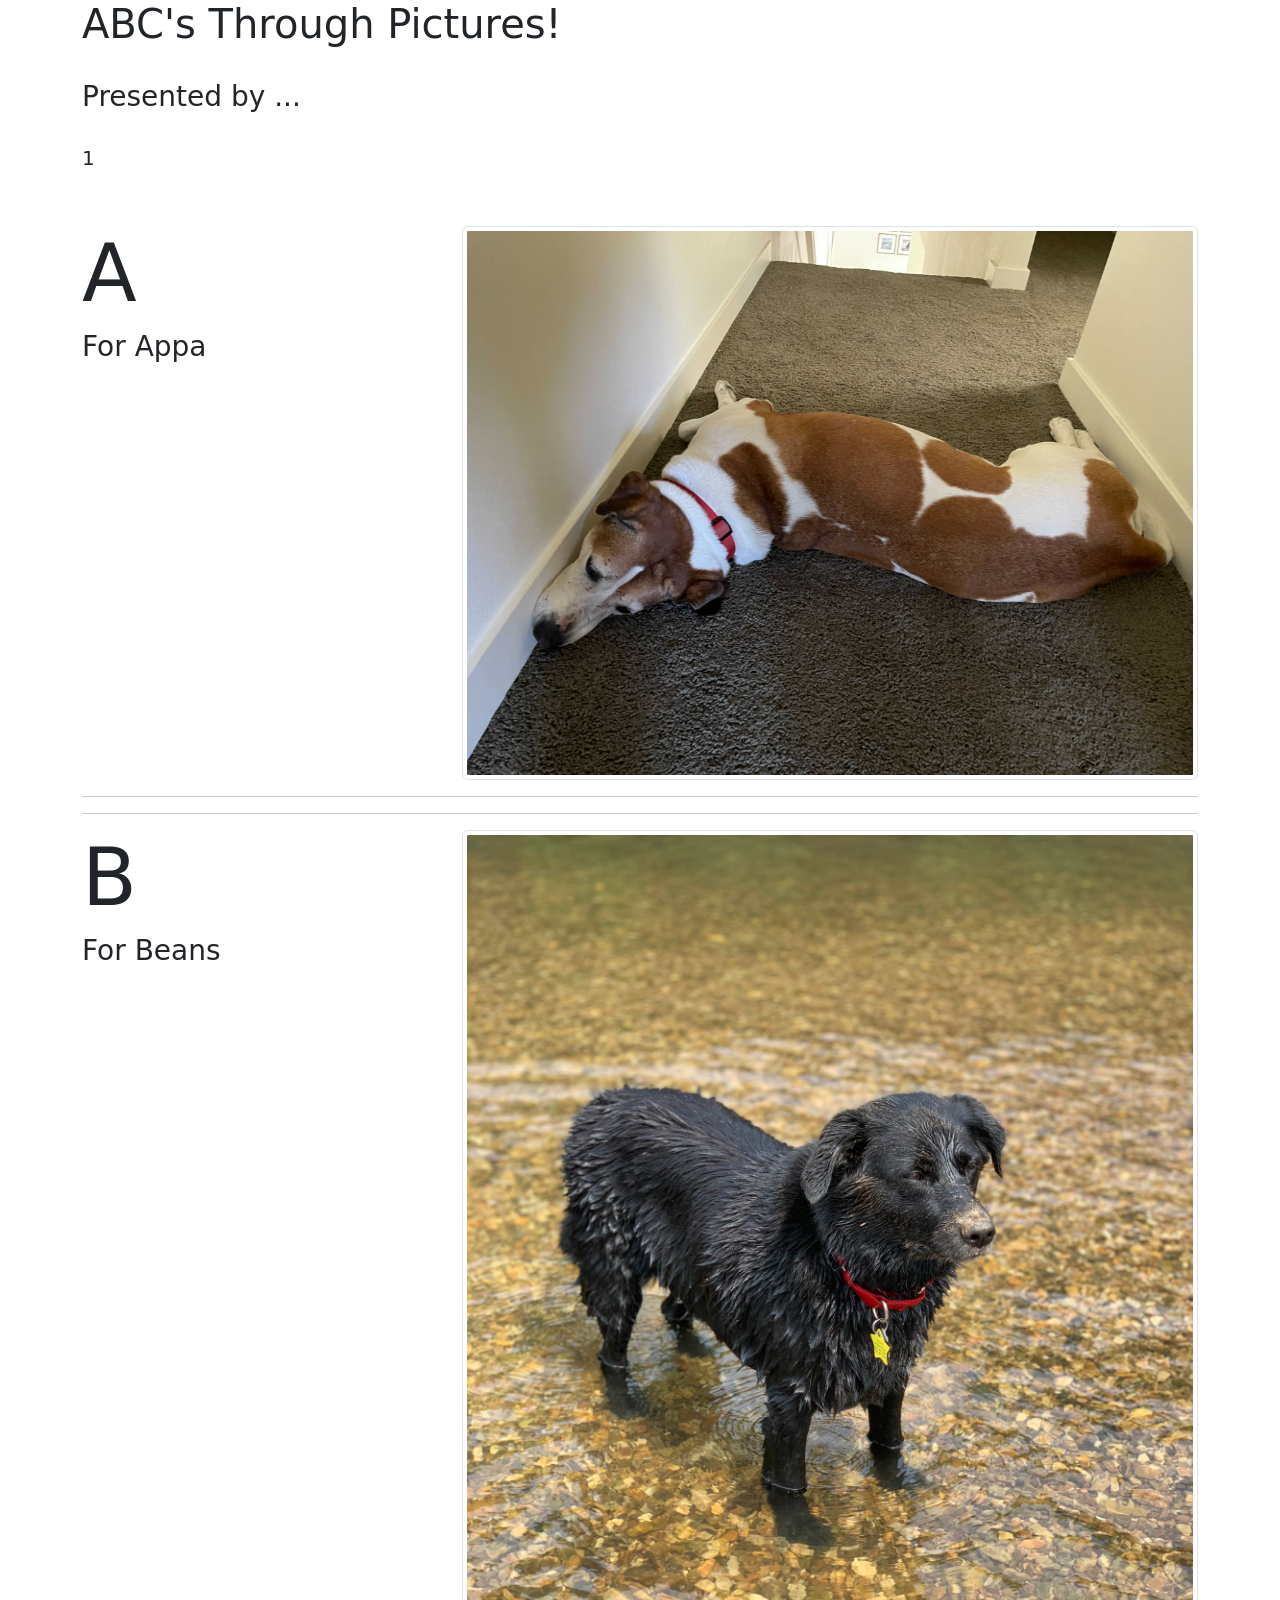
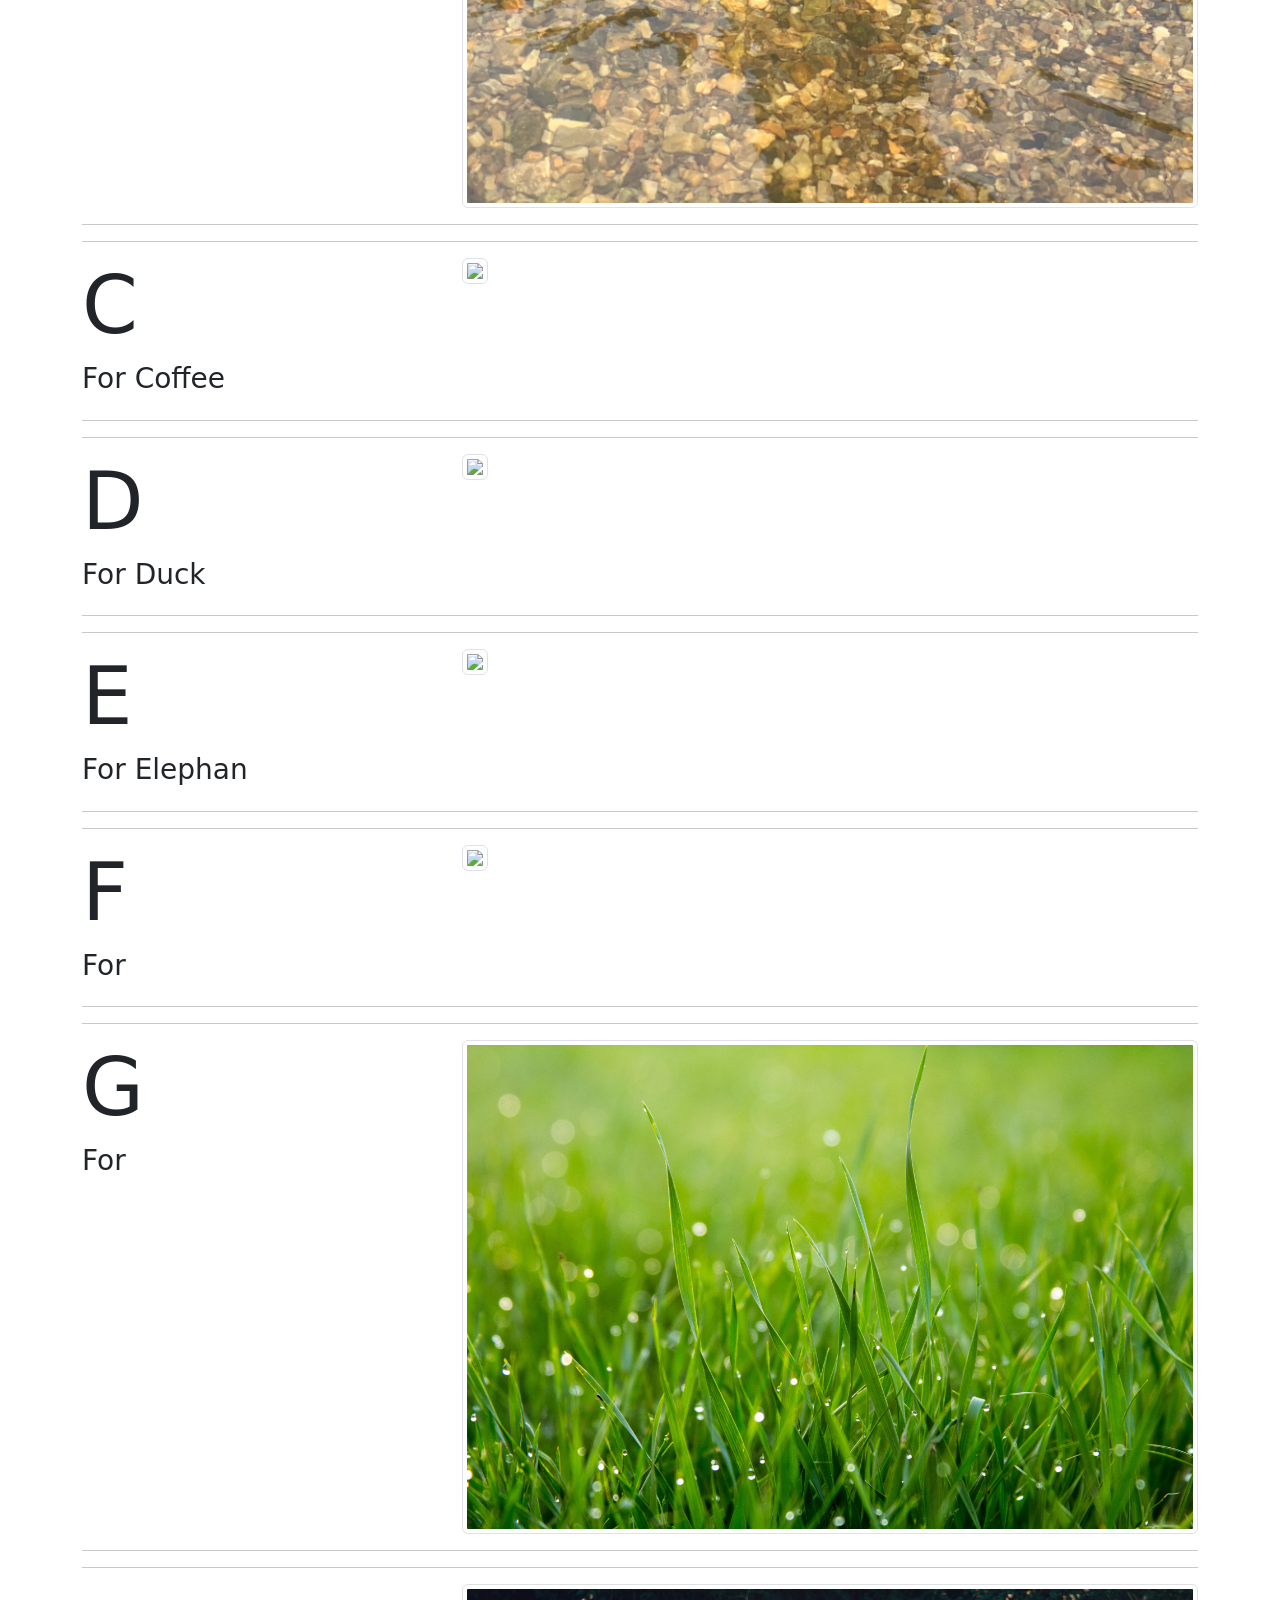
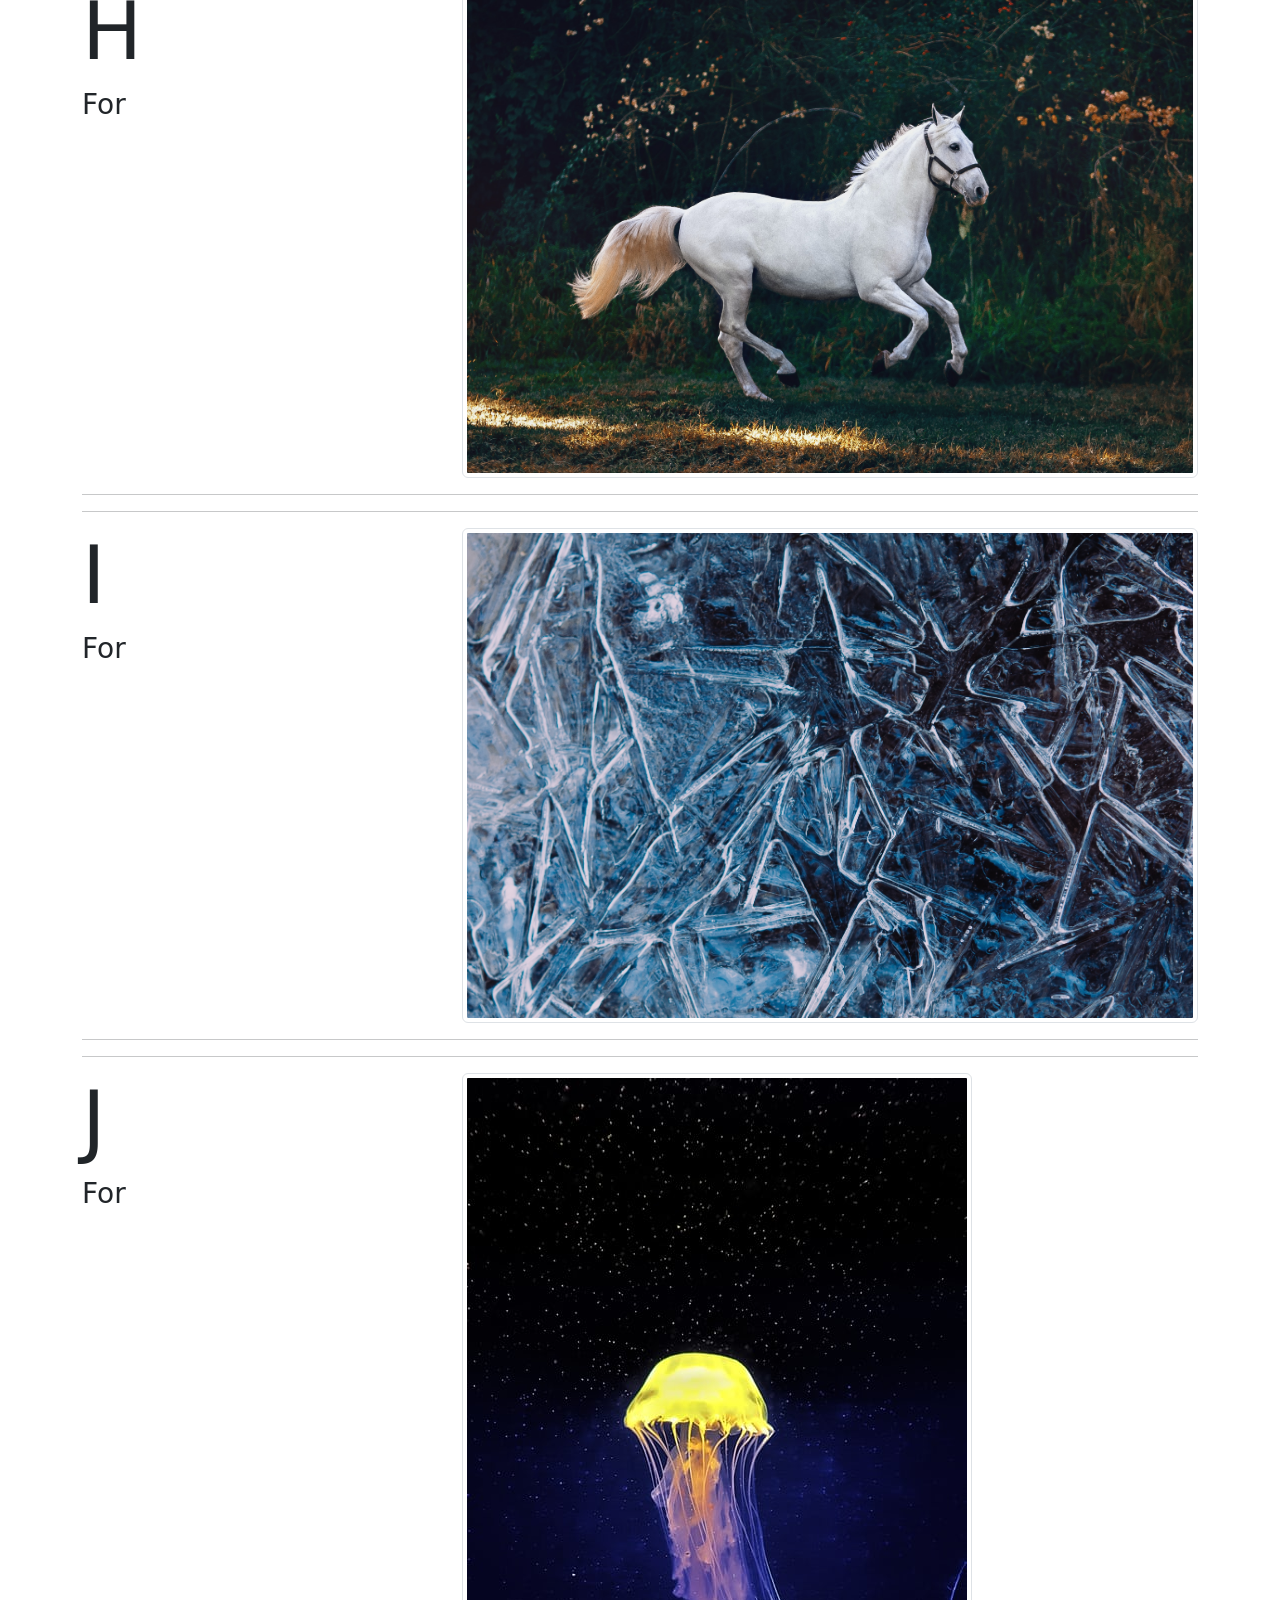
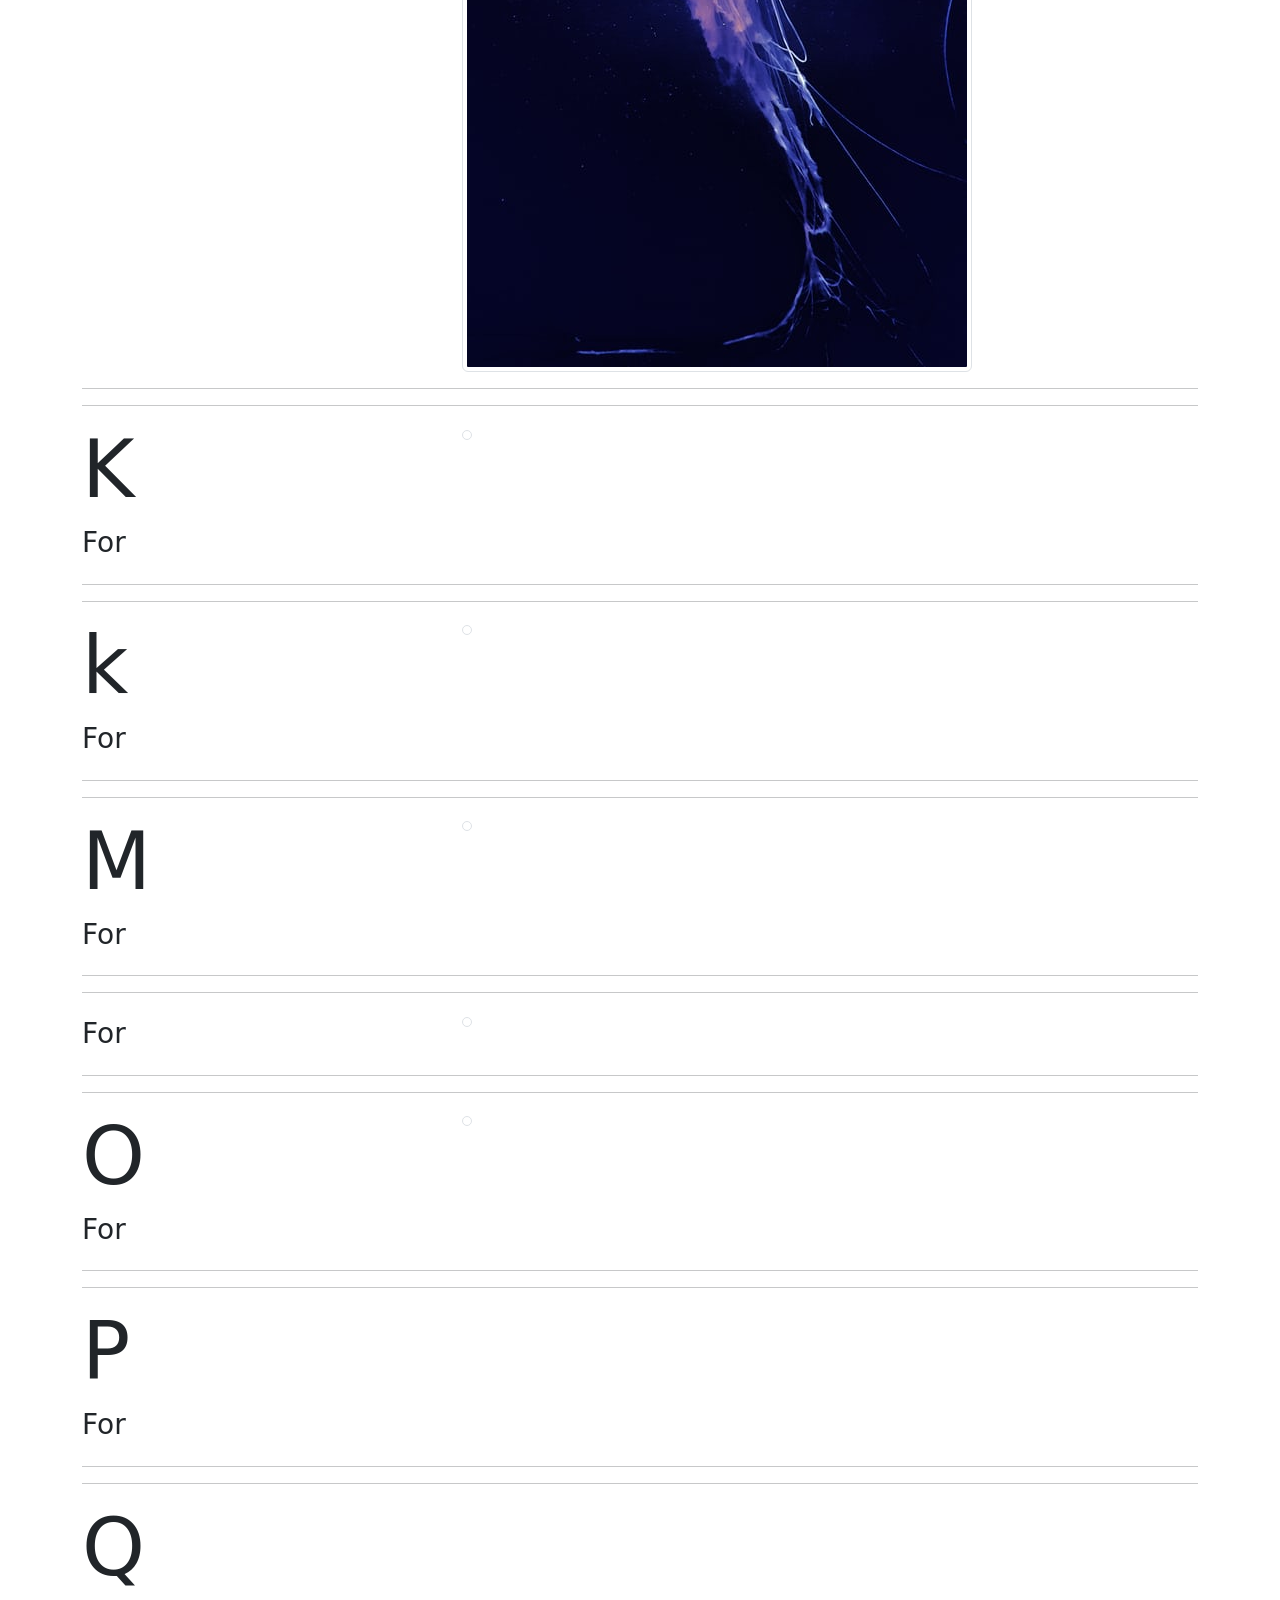
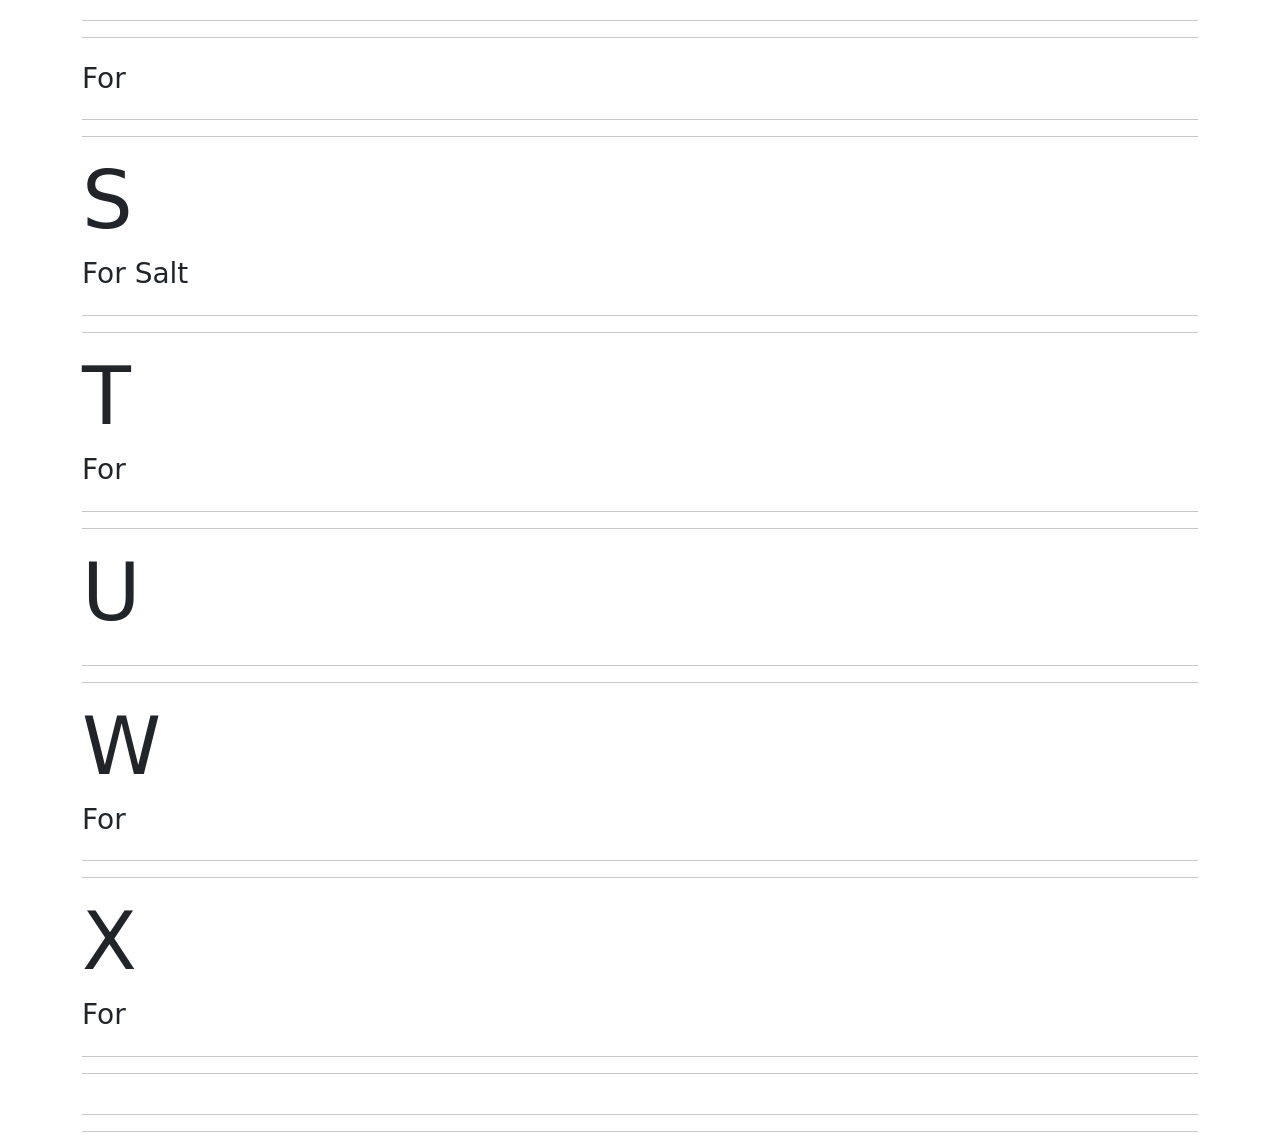
==== ProyectoABC_4/index.html @ 5f58476d "feat: agregar función randomColor y event listeners en h5 tags" ====
<!DOCTYPE html>
<html>

<head>
  <meta charset="utf-8">
  <meta name="viewport" content="width=device-width">
  <title>replit</title>
  <link href="https://cdn.jsdelivr.net/npm/bootstrap@5.1.3/dist/css/bootstrap.min.css" rel="stylesheet" integrity="sha384-1BmE4kWBq78iYhFldvKuhfTAU6auU8tT94WrHftjDbrCEXSU1oBoqyl2QvZ6jIW3" crossorigin="anonymous">

</head>

<body>
    <main class="container">
        <div class="row">
            <div class="col">
                <h1>ABC's Through Pictures!</h1>
            </div>
        </div>
        <br>
        <div class="row">
            <div class="col">
                <h3>Presented by ...</h3>
            </div> 
        </div>
        <br>
        <div class="row">
            <div class="col-12">
                <!-- Enter each persons name in place of the "Insert Name Here" below -->
                <h5>1</h5>

            
            </div> 
        </div>
        <br>
        <br>
        <!-- A -->
        <div class="row">
            <div class="col-4">
                <h1 class="display-1">A</h1>
                <h3>For Appa</h3>
            </div>
            <div class="col-8">
                <img src="Pictures/a-appa.jpg" class="img-thumbnail">
            </div>
        </div>
        <hr>
        <hr>
        <!-- B -->
        <!-- Reference letter A for help, all details should be the same except for the letter in the h1 tag, the description in the h3 tag, and the path to the image "src". -->
        <div class="row">
            <div class="col-4">
                <h1 class="display-1">B</h1>
                <h3>For Beans</h3>
            </div>
            <div class="col-8">
                <!-- insert pathway to image inside the quotation marks in the 'src' -->
                <img src="/ProyectoABC_4/Pictures/b-beans.jpg" class="img-thumbnail">
            </div>
        </div>
        <hr>
        <hr>
        <!-- C -->
        <div class="row">
            <div class="col-4">
                <h1 class="display-1">C</h1>
                <h3>For Coffee</h3>
            </div>
            <div class="col-8">
                <!-- Notice where the URL goes to -->
                <img src="https://images.unsplash.com/photo-1523942839745-7848c839b661?ixlib=rb-1.2.1&ixid=MnwxMjA3fDB8MHxwaG90by1wYWdlfHx8fGVufDB8fHx8&auto=format&fit=crop&w=1740&q=80" class="img-thumbnail">
            </div>
        </div>
        <hr>
        <hr>
        <!-- D -->
        <div class="row">
            <div class="col-4">
                <h1 class="display-1">D</h1>
                <h3>For Duck</h3>
            </div>
            <div class="col-8">
                <!-- Notice where the URL goes to -->
                <img src="https://images.unsplash.com/photo-1560987617-6de57e3d0574?ixid=MnwxMjA3fDB8MHxwaG90by1wYWdlfHx8fGVufDB8fHx8&ixlib=rb-1.2.1&auto=format&fit=crop&w=1738&q=80" class="img-thumbnail">
            </div>
        </div>
        <hr>
        <hr>
        <!-- E -->
        <!-- Reference letter A for help, all details should be the same except for the letter in the h1 tag, the description in the h3 tag, and the path to the image "src". -->
        <div class="row">
            <div class="col-4">
                <h1 class="display-1">E</h1>
                <h3>For Elephan</h3>
            </div>
            <div class="col-8">
                <!-- insert pathway to image inside the quotation marks in the 'src' -->
                <img src="/ProyectoABC_4/Pictures/E- Elephan.jpg" class="img-thumbnail">
            </div>
        </div>
        <hr>
        <hr>
        <!-- F -->
        <!-- Reference letter A for help, all details should be the same except for the letter in the h1 tag, the description in the h3 tag, and the path to the image "src". -->
        <div class="row">
            <div class="col-4">
                <h1 class="display-1">F</h1>
                <h3>For </h3>
            </div>
            <div class="col-8">
                <!-- insert pathway to image inside the quotation marks in the 'src' -->
                <img src="/ProyectoABC_4/Pictures/E- Elephan.jpg" class="img-thumbnail">
            </div>
        </div>
        <hr>
        <hr>
        <!-- G -->
        <!-- Reference letter A for help, all details should be the same except for the letter in the h1 tag, the description in the h3 tag, and the path to the image "src". -->
        <div class="row">
            <div class="col-4">
                <h1 class="display-1">G</h1>
                <h3>For </h3>
            </div>
            <div class="col-8">
                <!-- insert pathway to image inside the quotation marks in the 'src' -->
                <img src="/ProyectoABC_4/Pictures/G - Grass.jpg" class="img-thumbnail">
            </div>
        </div>
        <hr>
        <hr>
        <!-- H -->
        <!-- Reference letter A for help, all details should be the same except for the letter in the h1 tag, the description in the h3 tag, and the path to the image "src". -->
        <div class="row">
            <div class="col-4">
                <h1 class="display-1">H</h1>
                <h3>For </h3>
            </div>
            <div class="col-8">
                <!-- insert pathway to image  -->
                <img src="/ProyectoABC_4/Pictures/H - Horse.jpg" class= "img-thumbnail">
            </div>
        </div>
        <hr>
        <hr>
        <!-- I -->
        <!-- Reference letter A for help, all details should be the same except for the letter in the h1 tag, the description in the h3 tag, and the path to the image "src". -->
        <div class="row">
            <div class="col-4">
                <h1 class="display-1">I</h1>
                <h3>For </h3>
            </div>
            <div class="col-8">
                <!-- insert pathway to image  -->
                <img src="/ProyectoABC_4/Pictures/I - Ice.jpg" class="img-thumbnail">
            </div>
        </div>
        <hr>
        <hr>
        <!-- J -->
        <!-- Reference letter A for help, all details should be the same except for the letter in the h1 tag, the description in the h3 tag, and the path to the image "src". -->
        <div class="row">
            <div class="col-4">
                <h1 class="display-1">J</h1>
                <h3>For </h3>
            </div>
            <div class="col-8">
                <!-- insert pathway to image -->
                <img src="/ProyectoABC_4/Pictures/J - Jellyfish.jpg" class="img-thumbnail">
            </div>
        </div>
        <hr>
        <hr>
        <!-- K -->
        <!-- Reference letter A for help, all details should be the same except for the letter in the h1 tag, the description in the h3 tag, and the path to the image "src". -->
        <div class="row">
            <div class="col-4">
                <h1 class="display-1">K</h1>
                <h3>For </h3>
            </div>
            <div class="col-8">
                <!-- insert pathway to image -->
                <img src="" class="img-thumbnail">
            </div>
        </div>
        <hr>
        <hr>
        <!-- L -->
        <!-- Reference letter A for help, all details should be the same except for the letter in the h1 tag, the description in the h3 tag, and the path to the image "src". -->
        <div class="row">
            <div class="col-4">
                <h1 class="display-1">k</h1>
                <h3>For </h3>
            </div>
            <div class="col-8">
                <img src="" class="img-thumbnail">
            </div>
        </div>
        <hr>
        <hr>
        <!-- M -->
        <!-- Reference letter A for help, all details should be the same except for the letter in the h1 tag, the description in the h3 tag, and the path to the image "src". -->
        <div class="row">
            <div class="col-4">
                <h1 class="display-1">M</h1>
                <h3>For </h3>
            </div>
            <div class="col-8">
                <img src="" class="img-thumbnail">
            </div>
        </div>
        <hr>
        <hr>
        <!-- N -->
        <!-- Reference letter A for help, all details should be the same except for the letter in the h1 tag, the description in the h3 tag, and the path to the image "src". -->
        <div class="row">
            <div class="col-4">
                <h1 class="display-1"></h1>
                <h3>For </h3>
            </div>
            <div class="col-8">
                <img src="" class="img-thumbnail">
            </div>
        </div>
        <hr>
        <hr>
        <!-- O -->
        <!-- Reference letter A for help, all details should be the same except for the letter in the h1 tag, the description in the h3 tag, and the path to the image "src". -->
        <div class="row">
            <div class="col-4">
                <h1 class="display-1">O</h1>
                <h3>For </h3>
            </div>
            <div class="col-8">
                <img src="" class="img-thumbnail">
            </div>
        </div>
        <hr>
        <hr>
        <!-- P -->
        <!-- Reference letter A for help, all details should be the same except for the letter in the h1 tag, the description in the h3 tag, and the path to the image "src". -->
        <div class="row">
            <div class="col-4">
                <h1 class="display-1">P</h1>
                <h3>For </h3>
            </div>
            <div class="col-8">
                <img src="" >
            </div>
        </div>
        <hr>
        <hr>
        <!-- Q -->
        <!-- Reference letter A for help, all details should be the same except for the letter in the h1 tag, the description in the h3 tag, and the path to the image "src". -->
        <div class="row">
            <div class="col-4">
                <h1 class="display-1">Q</h1>
                <h3> </h3>
            </div>
            <div class="col-8">
                <img src="" >
            </div>
        </div>
        <hr>
        <hr>
        <!-- R -->
        <!-- Reference letter A for help, all details should be the same except for the letter in the h1 tag, the description in the h3 tag, and the path to the image "src". -->
        <div class="row">
            <div class="col-4">
                <h1 class="display-1"></h1>
                <h3>For </h3>
            </div>
            <div class="col-8">
                <img src="" >
            </div>
        </div>
        <hr>
        <hr>
        <!-- S -->
        <!-- Reference letter A for help, all details should be the same except for the letter in the h1 tag, the description in the h3 tag, and the path to the image "src". -->
        <div class="row">
            <div class="col-4">
                <h1 class="display-1">S</h1>
                <h3>For Salt</h3>
            </div>
            <div class="col-8">
                <!-- insert img -->
              
            </div>
        </div>
        <hr>
        <hr>
        <!-- T -->
        <!-- Reference letter A for help, all details should be the same except for the letter in the h1 tag, the description in the h3 tag, and the path to the image "src". -->
        <div class="row">
            <div class="col-4">
                <h1 class="display-1">T</h1>
                <h3>For </h3>
            </div>
            <div class="col-8">
                <!-- insert img -->
              
            </div>
        </div>
        <hr>
        <hr>
        <!-- U -->
        <!-- Reference letter A for help, all details should be the same except for the letter in the h1 tag, the description in the h3 tag, and the path to the image "src". -->
        <div class="row">
            <div class="col-4">
                <h1 class="display-1">U</h1>
                <h3> </h3>
            </div>
            <div class="col-8">

            </div>
        </div>
        <hr>
        <hr>
        <!-- V -->
        <!-- Reference letter A for help, all details should be the same except for the letter in the h1 tag, the description in the h3 tag, and the path to the image "src". -->
        <div class="row">
            <div class="col-4">
                <h1 class="display-1">W</h1>
                <h3>For </h3>
            </div>
            <div class="col-8">

            </div>
        </div>
        <hr>
        <hr>
        <!-- W -->
        <!-- Reference letter A for help, all details should be the same except for the letter in the h1 tag, the description in the h3 tag, and the path to the image "src". -->
        <div class="row">
            <div class="col-4">
                <h1 class="display-1">X</h1>
                <h3>For </h3>
            </div>
            <div class="col-8">

            </div>
        </div>
        <hr>
        <hr>
        <!-- X -->
        <!-- Reference letter A for help, all details should be the same except for the letter in the h1 tag, the description in the h3 tag, and the path to the image "src". -->
        <div class="row">
            <div class="col-4">
                <h1 class="display-1"></h1>
                <h3> </h3>
            </div>
            <div class="col-8">

            </div>
        </div>
        <hr>
        <hr>
    </main>
</body>
</html>
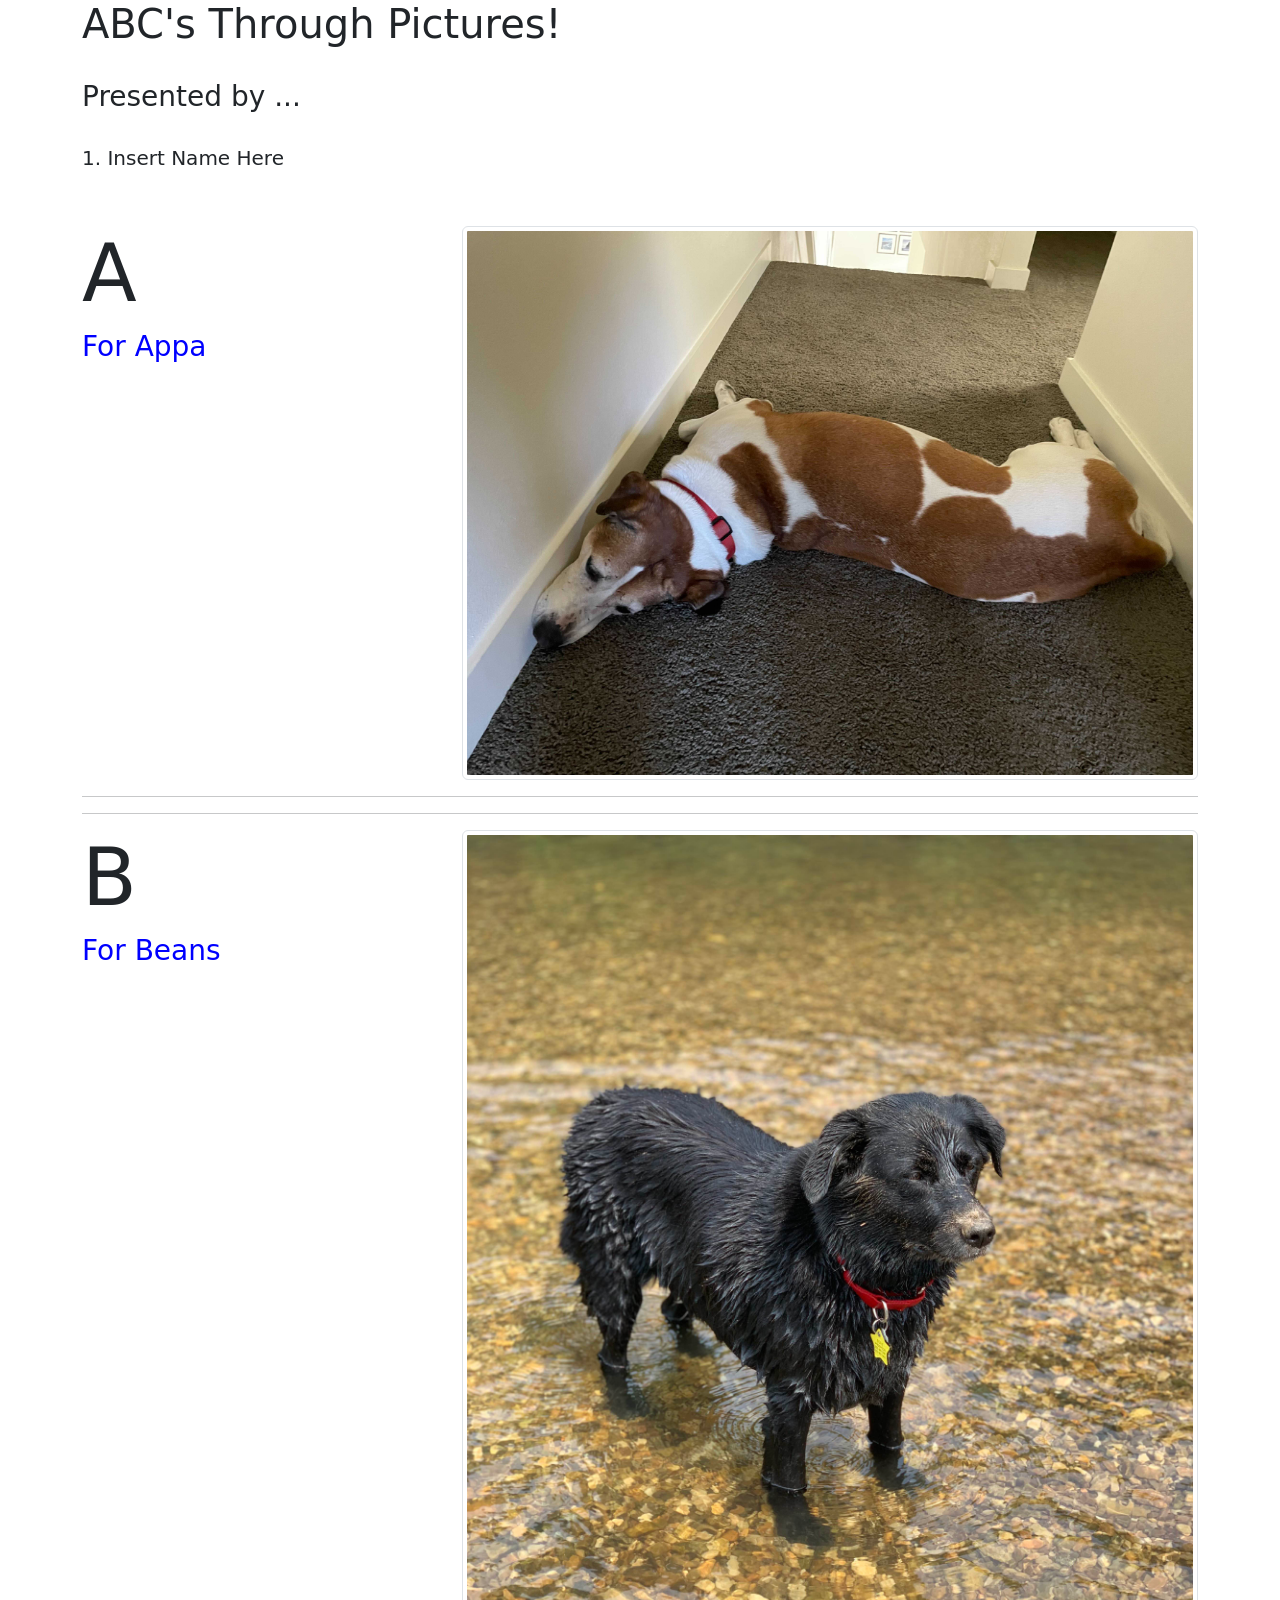
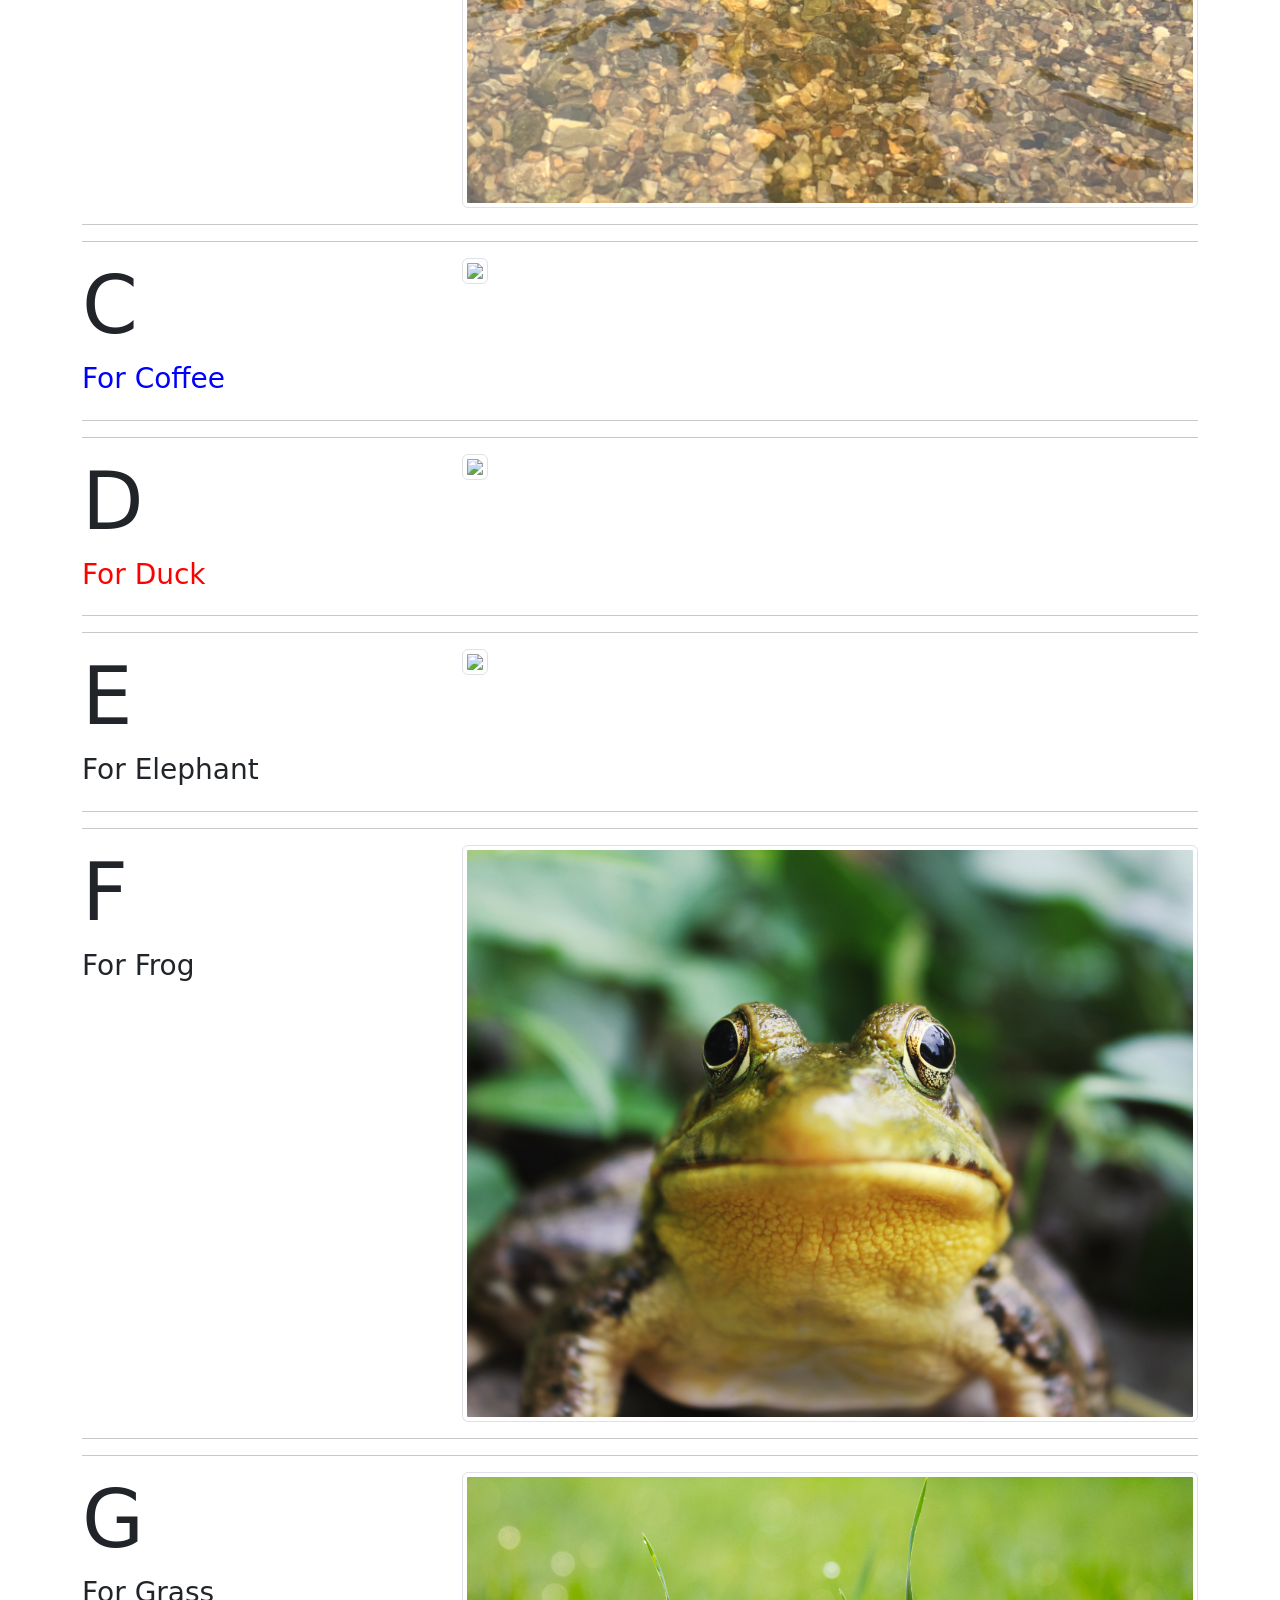
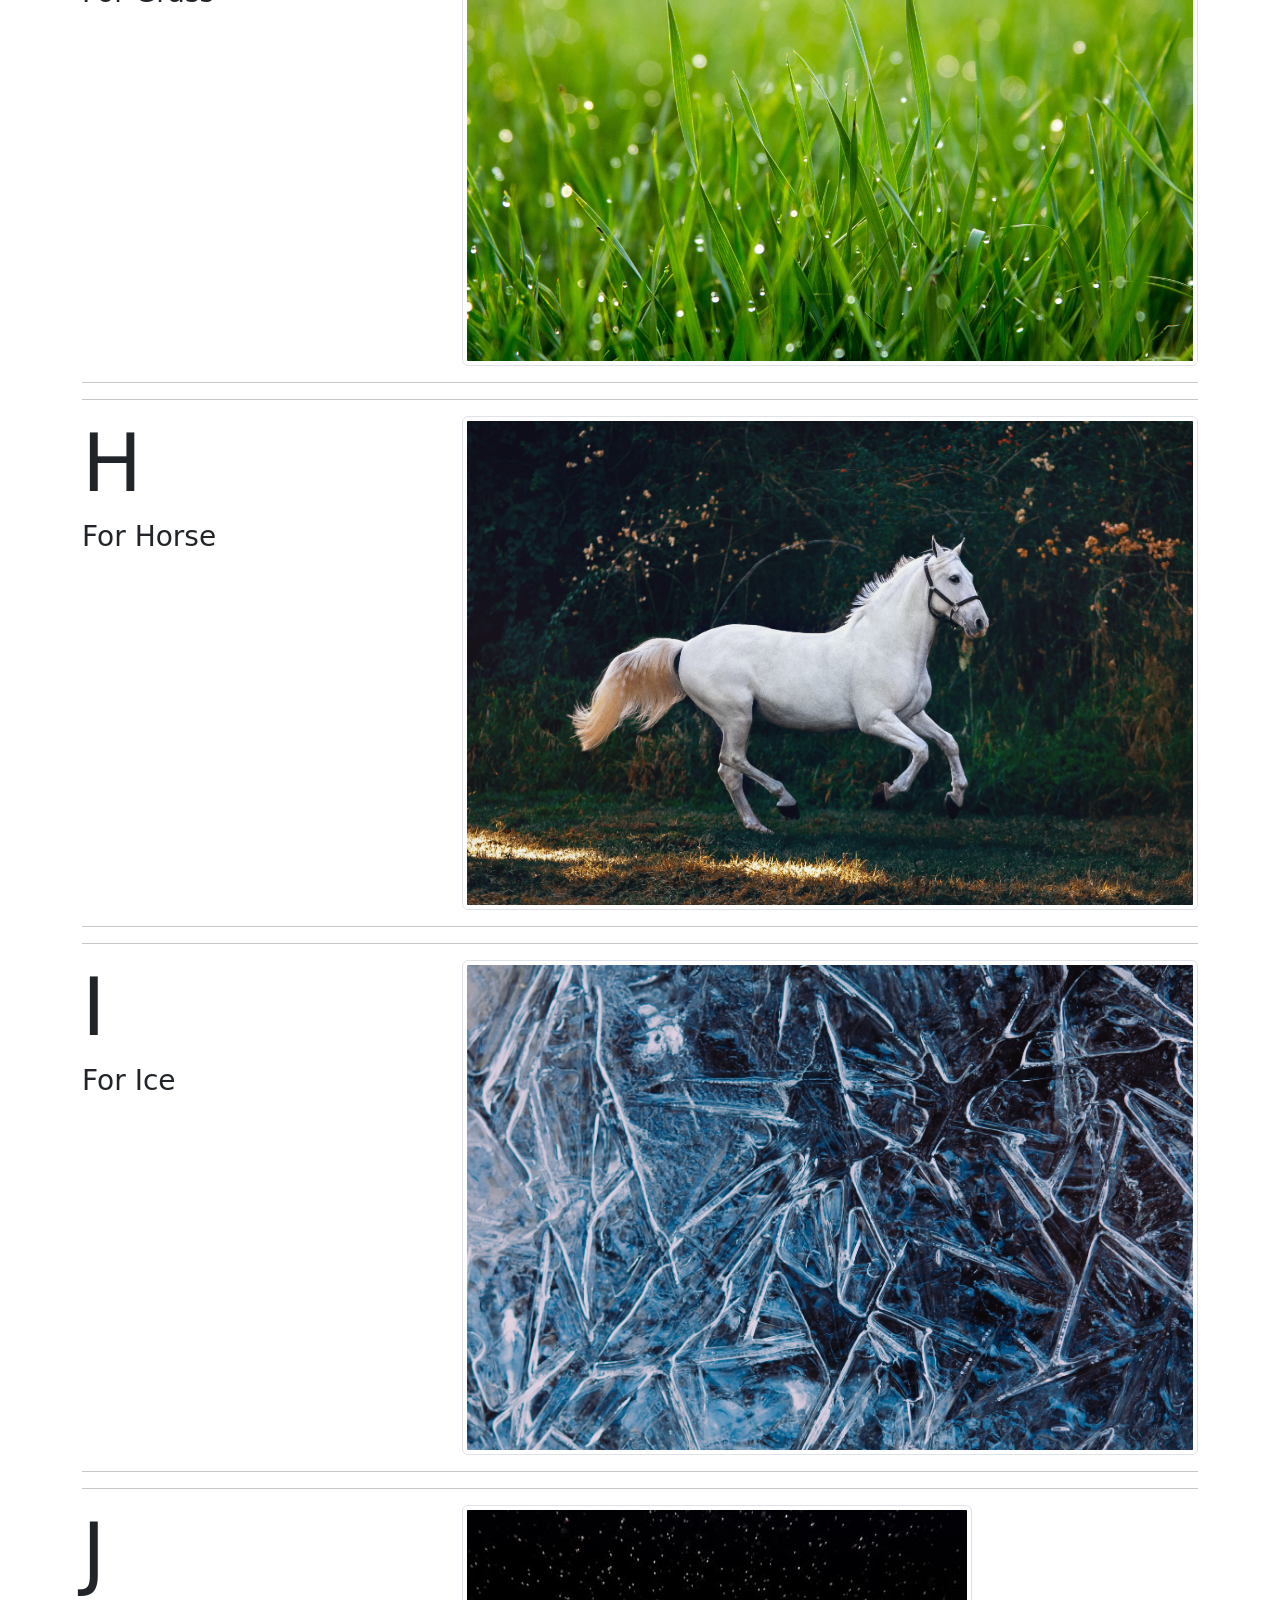
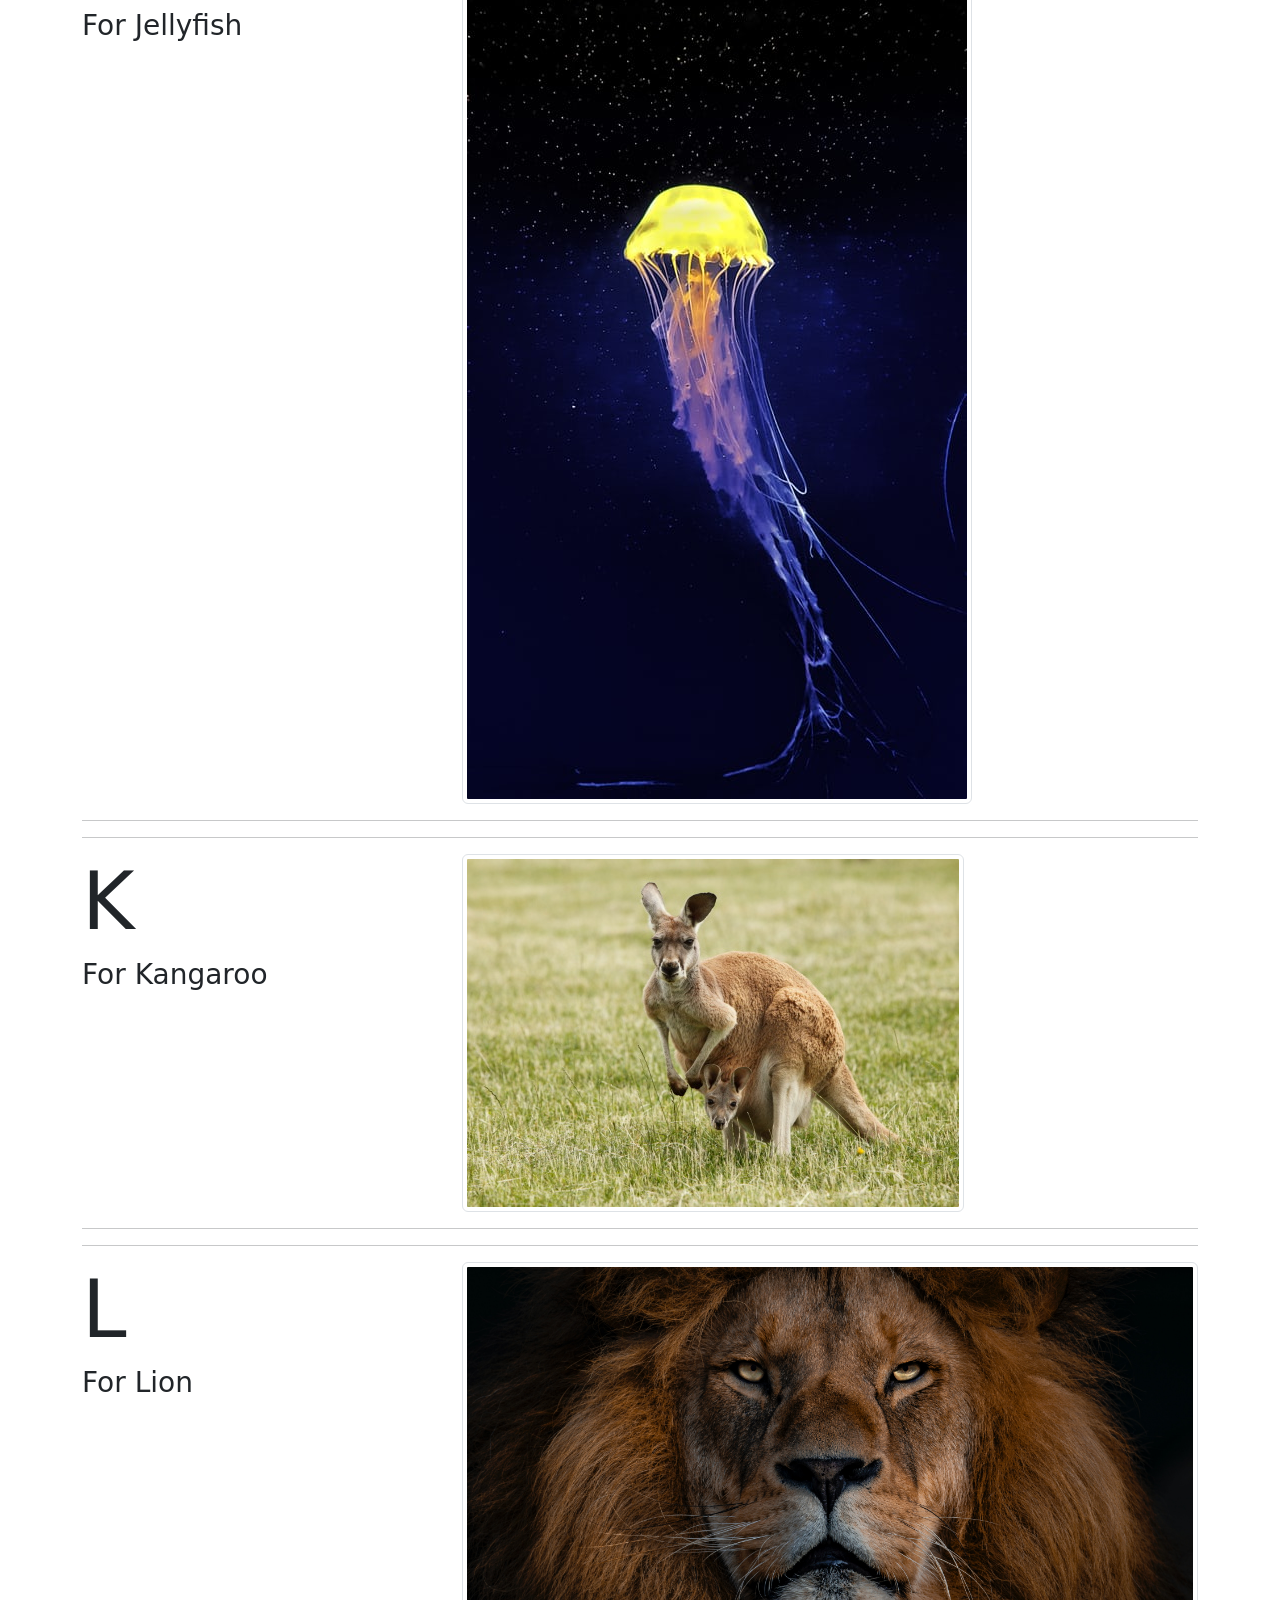
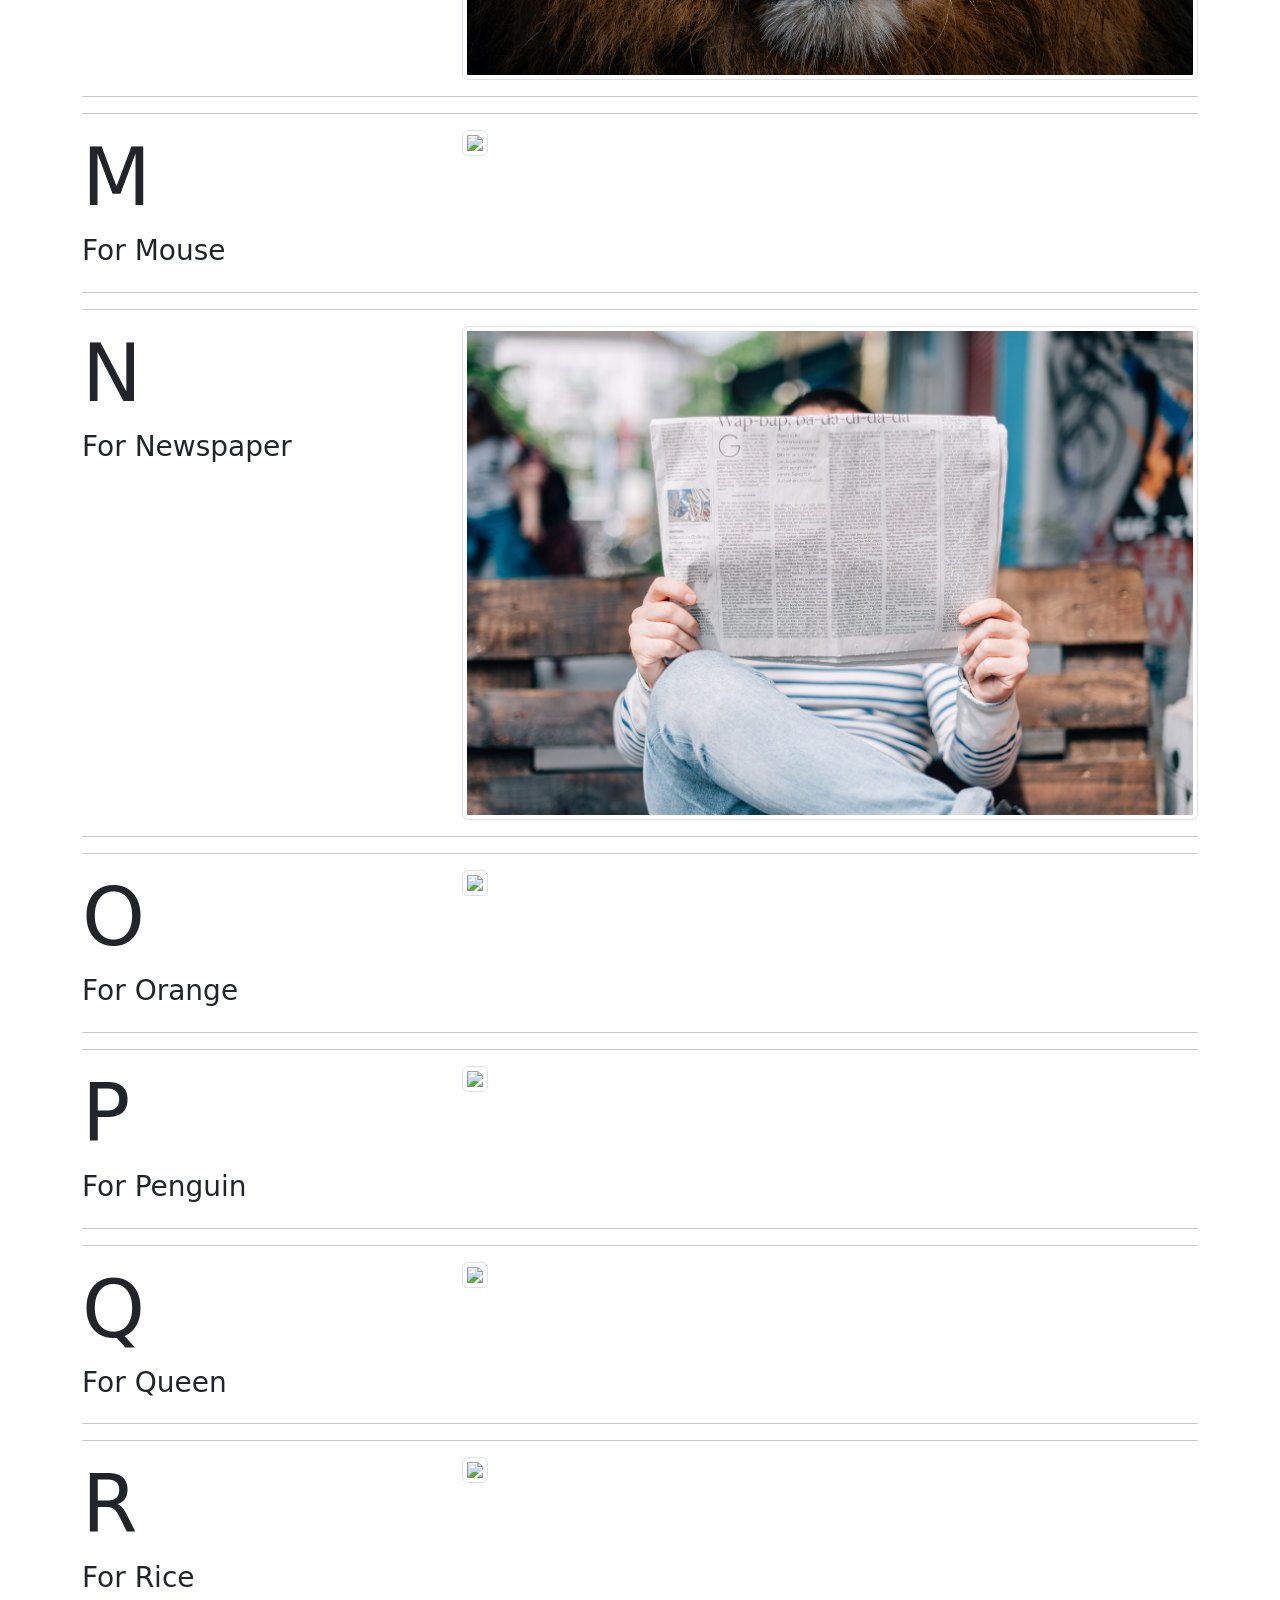
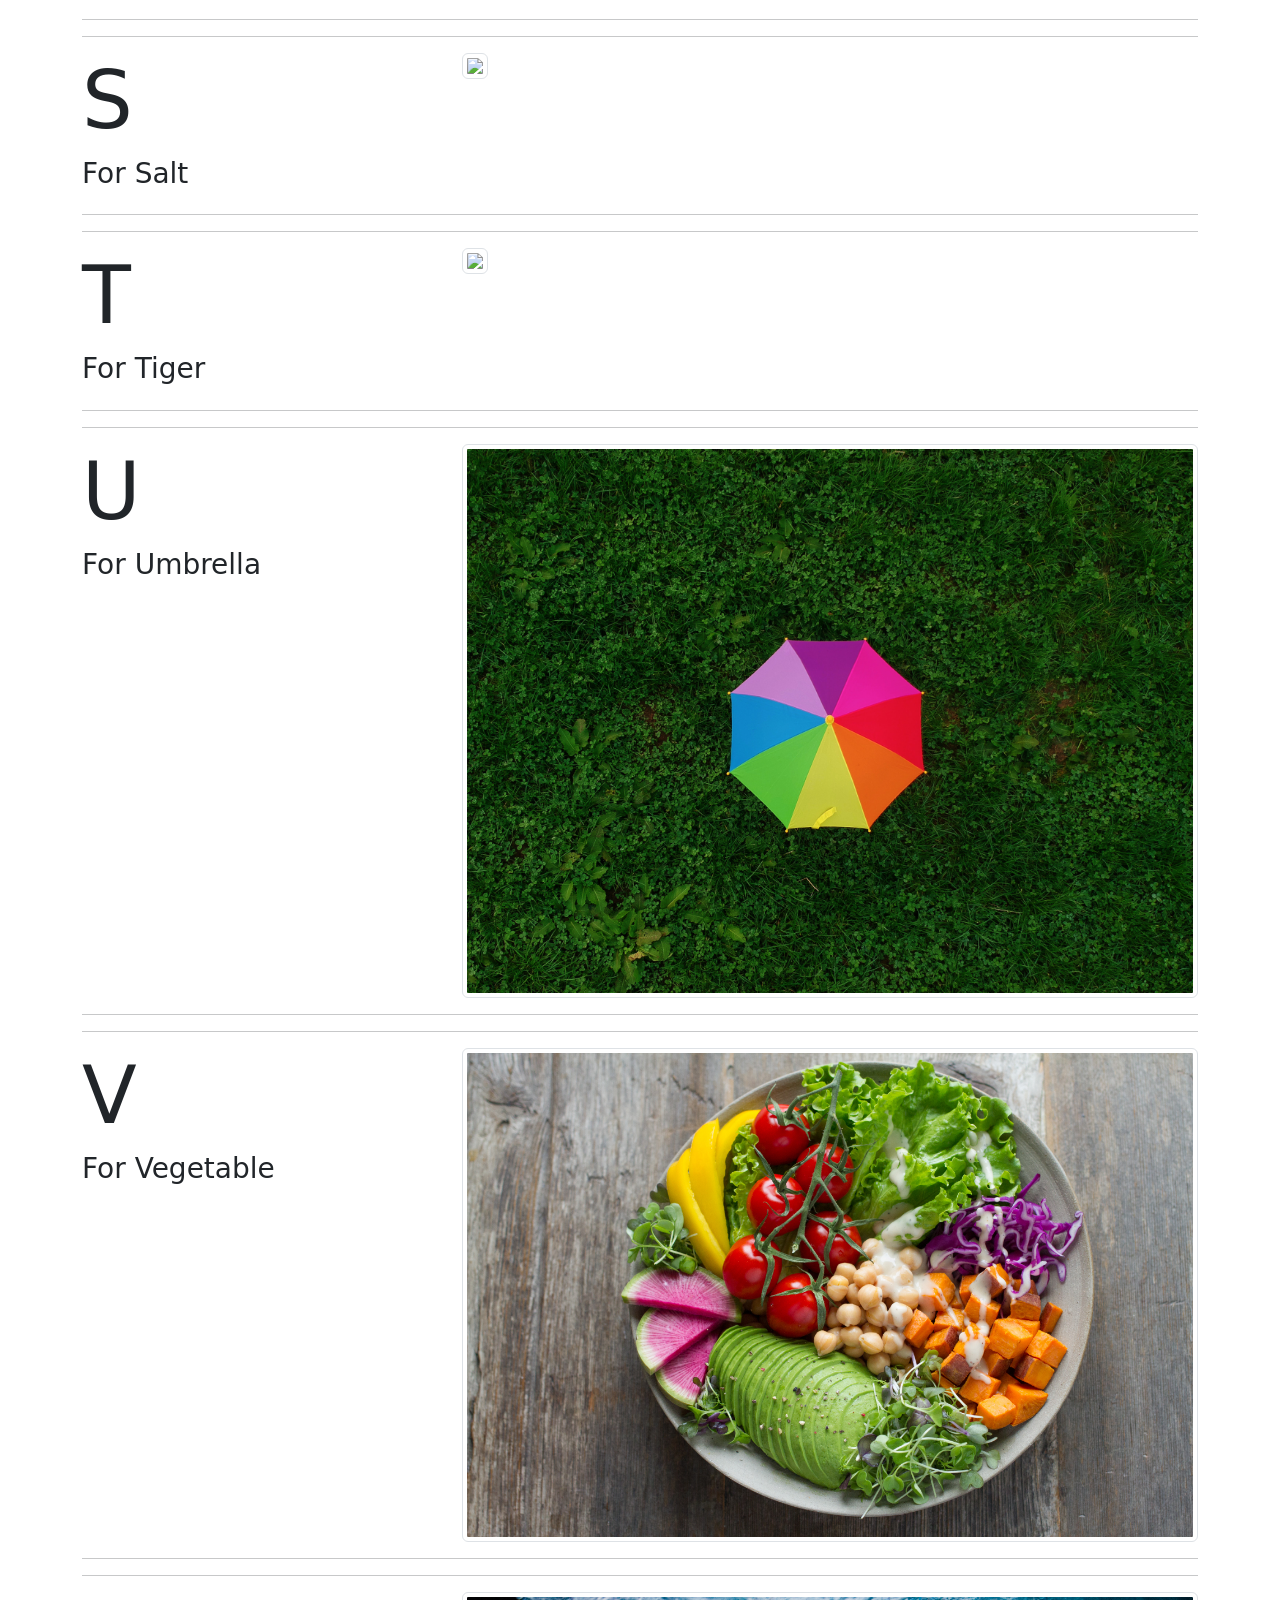
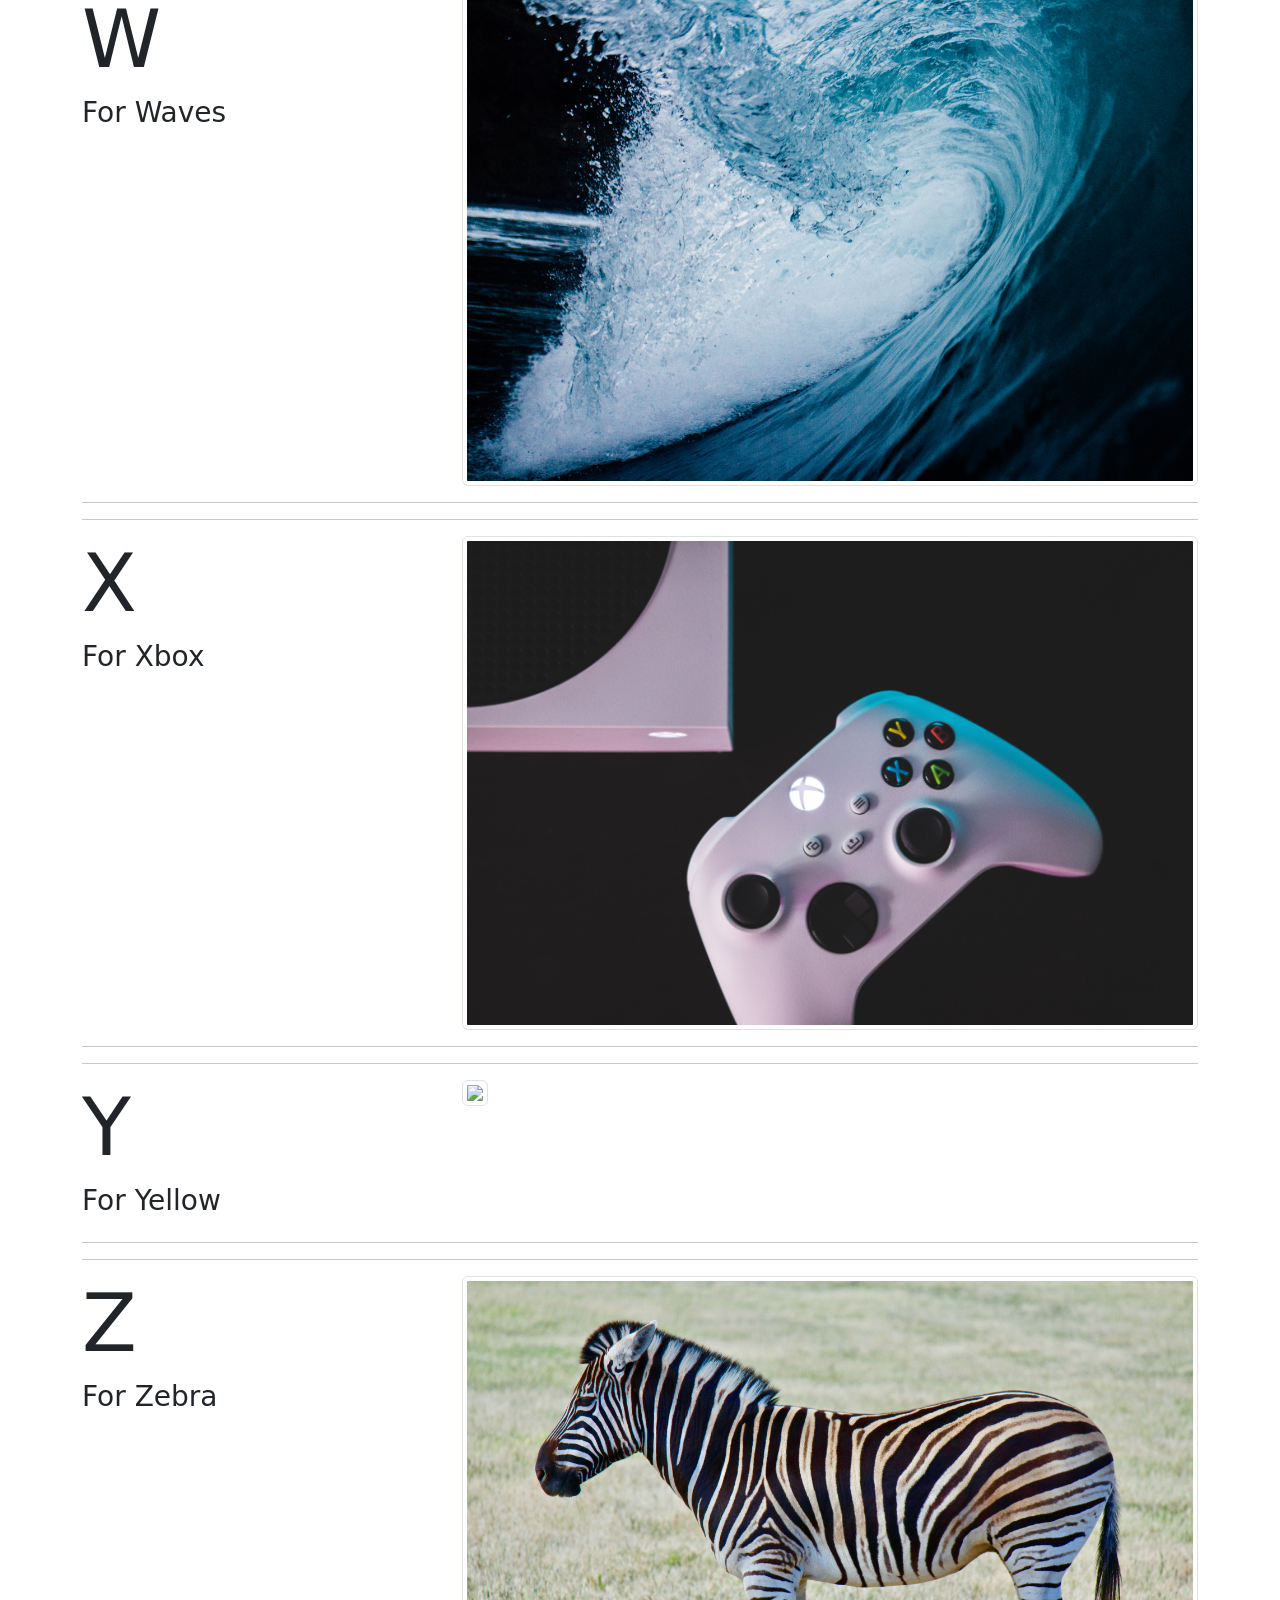
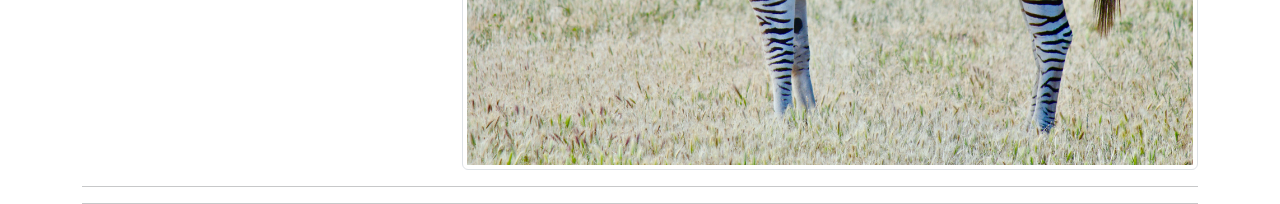
==== commit 97ca787a: "feat: completar todas las letras A-Z con imagenes y estilos CSS" ====
--- a/ProyectoABC_4/index.html
+++ b/ProyectoABC_4/index.html
@@ -2,11 +2,12 @@
 <html>
 
 <head>
-  <meta charset="utf-8">
-  <meta name="viewport" content="width=device-width">
-  <title>replit</title>
-  <link href="https://cdn.jsdelivr.net/npm/bootstrap@5.1.3/dist/css/bootstrap.min.css" rel="stylesheet" integrity="sha384-1BmE4kWBq78iYhFldvKuhfTAU6auU8tT94WrHftjDbrCEXSU1oBoqyl2QvZ6jIW3" crossorigin="anonymous">
-
+    <meta charset="utf-8">
+    <meta name="viewport" content="width=device-width">
+    <title>ABC's Through Pictures!</title>
+    <link href="style.css" rel="stylesheet" type="text/css">
+    <link href="https://cdn.jsdelivr.net/npm/bootstrap@5.1.3/dist/css/bootstrap.min.css" rel="stylesheet"
+        integrity="sha384-1BmE4kWBq78iYhFldvKuhfTAU6auU8tT94WrHftjDbrCEXSU1oBoqyl2QvZ6jIW3" crossorigin="anonymous">
 </head>
 
 <body>
@@ -20,16 +21,14 @@
         <div class="row">
             <div class="col">
                 <h3>Presented by ...</h3>
-            </div> 
+            </div>
         </div>
         <br>
         <div class="row">
             <div class="col-12">
                 <!-- Enter each persons name in place of the "Insert Name Here" below -->
-                <h5>1</h5>
-
-            
-            </div> 
+                <h5>1. Insert Name Here</h5>
+            </div>
         </div>
         <br>
         <br>
@@ -37,7 +36,7 @@
         <div class="row">
             <div class="col-4">
                 <h1 class="display-1">A</h1>
-                <h3>For Appa</h3>
+                <h3 class="blue">For Appa</h3>
             </div>
             <div class="col-8">
                 <img src="Pictures/a-appa.jpg" class="img-thumbnail">
@@ -46,15 +45,13 @@
         <hr>
         <hr>
         <!-- B -->
-        <!-- Reference letter A for help, all details should be the same except for the letter in the h1 tag, the description in the h3 tag, and the path to the image "src". -->
         <div class="row">
             <div class="col-4">
                 <h1 class="display-1">B</h1>
-                <h3>For Beans</h3>
-            </div>
-            <div class="col-8">
-                <!-- insert pathway to image inside the quotation marks in the 'src' -->
-                <img src="/ProyectoABC_4/Pictures/b-beans.jpg" class="img-thumbnail">
+                <h3 class="blue">For Beans</h3>
+            </div>
+            <div class="col-8">
+                <img src="Pictures/b-beans.jpg" class="img-thumbnail">
             </div>
         </div>
         <hr>
@@ -63,11 +60,11 @@
         <div class="row">
             <div class="col-4">
                 <h1 class="display-1">C</h1>
-                <h3>For Coffee</h3>
-            </div>
-            <div class="col-8">
-                <!-- Notice where the URL goes to -->
-                <img src="https://images.unsplash.com/photo-1523942839745-7848c839b661?ixlib=rb-1.2.1&ixid=MnwxMjA3fDB8MHxwaG90by1wYWdlfHx8fGVufDB8fHx8&auto=format&fit=crop&w=1740&q=80" class="img-thumbnail">
+                <h3 class="blue">For Coffee</h3>
+            </div>
+            <div class="col-8">
+                <img src="https://images.unsplash.com/photo-1523942839745-7848c839b661?ixlib=rb-1.2.1&ixid=MnwxMjA3fDB8MHxwaG90by1wYWdlfHx8fGVufDB8fHx8&auto=format&fit=crop&w=1740&q=80"
+                    class="img-thumbnail">
             </div>
         </div>
         <hr>
@@ -76,284 +73,287 @@
         <div class="row">
             <div class="col-4">
                 <h1 class="display-1">D</h1>
-                <h3>For Duck</h3>
-            </div>
-            <div class="col-8">
-                <!-- Notice where the URL goes to -->
-                <img src="https://images.unsplash.com/photo-1560987617-6de57e3d0574?ixid=MnwxMjA3fDB8MHxwaG90by1wYWdlfHx8fGVufDB8fHx8&ixlib=rb-1.2.1&auto=format&fit=crop&w=1738&q=80" class="img-thumbnail">
+                <h3 class="red">For Duck</h3>
+            </div>
+            <div class="col-8">
+                <img src="https://images.unsplash.com/photo-1560987617-6de57e3d0574?ixid=MnwxMjA3fDB8MHxwaG90by1wYWdlfHx8fGVufDB8fHx8&ixlib=rb-1.2.1&auto=format&fit=crop&w=1738&q=80"
+                    class="img-thumbnail">
             </div>
         </div>
         <hr>
         <hr>
         <!-- E -->
-        <!-- Reference letter A for help, all details should be the same except for the letter in the h1 tag, the description in the h3 tag, and the path to the image "src". -->
         <div class="row">
             <div class="col-4">
                 <h1 class="display-1">E</h1>
-                <h3>For Elephan</h3>
-            </div>
-            <div class="col-8">
-                <!-- insert pathway to image inside the quotation marks in the 'src' -->
-                <img src="/ProyectoABC_4/Pictures/E- Elephan.jpg" class="img-thumbnail">
+                <h3>For Elephant</h3>
+            </div>
+            <div class="col-8">
+                <img src="Pictures/E- Elephan.jpg" class="img-thumbnail">
             </div>
         </div>
         <hr>
         <hr>
         <!-- F -->
-        <!-- Reference letter A for help, all details should be the same except for the letter in the h1 tag, the description in the h3 tag, and the path to the image "src". -->
         <div class="row">
             <div class="col-4">
                 <h1 class="display-1">F</h1>
-                <h3>For </h3>
-            </div>
-            <div class="col-8">
-                <!-- insert pathway to image inside the quotation marks in the 'src' -->
-                <img src="/ProyectoABC_4/Pictures/E- Elephan.jpg" class="img-thumbnail">
+                <h3>For Frog</h3>
+            </div>
+            <div class="col-8">
+                <img src="Pictures/F - Frog.jpg" class="img-thumbnail">
             </div>
         </div>
         <hr>
         <hr>
         <!-- G -->
-        <!-- Reference letter A for help, all details should be the same except for the letter in the h1 tag, the description in the h3 tag, and the path to the image "src". -->
         <div class="row">
             <div class="col-4">
                 <h1 class="display-1">G</h1>
-                <h3>For </h3>
-            </div>
-            <div class="col-8">
-                <!-- insert pathway to image inside the quotation marks in the 'src' -->
-                <img src="/ProyectoABC_4/Pictures/G - Grass.jpg" class="img-thumbnail">
+                <h3>For Grass</h3>
+            </div>
+            <div class="col-8">
+                <img src="Pictures/G - Grass.jpg" class="img-thumbnail">
             </div>
         </div>
         <hr>
         <hr>
         <!-- H -->
-        <!-- Reference letter A for help, all details should be the same except for the letter in the h1 tag, the description in the h3 tag, and the path to the image "src". -->
         <div class="row">
             <div class="col-4">
                 <h1 class="display-1">H</h1>
-                <h3>For </h3>
-            </div>
-            <div class="col-8">
-                <!-- insert pathway to image  -->
-                <img src="/ProyectoABC_4/Pictures/H - Horse.jpg" class= "img-thumbnail">
+                <h3>For Horse</h3>
+            </div>
+            <div class="col-8">
+                <img src="Pictures/H - Horse.jpg" class="img-thumbnail">
             </div>
         </div>
         <hr>
         <hr>
         <!-- I -->
-        <!-- Reference letter A for help, all details should be the same except for the letter in the h1 tag, the description in the h3 tag, and the path to the image "src". -->
         <div class="row">
             <div class="col-4">
                 <h1 class="display-1">I</h1>
-                <h3>For </h3>
-            </div>
-            <div class="col-8">
-                <!-- insert pathway to image  -->
-                <img src="/ProyectoABC_4/Pictures/I - Ice.jpg" class="img-thumbnail">
+                <h3>For Ice</h3>
+            </div>
+            <div class="col-8">
+                <img src="Pictures/I - Ice.jpg" class="img-thumbnail">
             </div>
         </div>
         <hr>
         <hr>
         <!-- J -->
-        <!-- Reference letter A for help, all details should be the same except for the letter in the h1 tag, the description in the h3 tag, and the path to the image "src". -->
         <div class="row">
             <div class="col-4">
                 <h1 class="display-1">J</h1>
-                <h3>For </h3>
-            </div>
-            <div class="col-8">
-                <!-- insert pathway to image -->
-                <img src="/ProyectoABC_4/Pictures/J - Jellyfish.jpg" class="img-thumbnail">
+                <h3>For Jellyfish</h3>
+            </div>
+            <div class="col-8">
+                <img src="Pictures/J - Jellyfish.jpg" class="img-thumbnail">
             </div>
         </div>
         <hr>
         <hr>
         <!-- K -->
-        <!-- Reference letter A for help, all details should be the same except for the letter in the h1 tag, the description in the h3 tag, and the path to the image "src". -->
         <div class="row">
             <div class="col-4">
                 <h1 class="display-1">K</h1>
-                <h3>For </h3>
-            </div>
-            <div class="col-8">
-                <!-- insert pathway to image -->
-                <img src="" class="img-thumbnail">
+                <h3>For Kangaroo</h3>
+            </div>
+            <div class="col-8">
+                <img src="Pictures/K - Kangaroo.jpg" class="img-thumbnail">
             </div>
         </div>
         <hr>
         <hr>
         <!-- L -->
-        <!-- Reference letter A for help, all details should be the same except for the letter in the h1 tag, the description in the h3 tag, and the path to the image "src". -->
-        <div class="row">
-            <div class="col-4">
-                <h1 class="display-1">k</h1>
-                <h3>For </h3>
-            </div>
-            <div class="col-8">
-                <img src="" class="img-thumbnail">
+        <div class="row">
+            <div class="col-4">
+                <h1 class="display-1">L</h1>
+                <h3>For Lion</h3>
+            </div>
+            <div class="col-8">
+                <img src="Pictures/L - Lion.jpg" class="img-thumbnail">
             </div>
         </div>
         <hr>
         <hr>
         <!-- M -->
-        <!-- Reference letter A for help, all details should be the same except for the letter in the h1 tag, the description in the h3 tag, and the path to the image "src". -->
         <div class="row">
             <div class="col-4">
                 <h1 class="display-1">M</h1>
-                <h3>For </h3>
-            </div>
-            <div class="col-8">
-                <img src="" class="img-thumbnail">
+                <h3>For Mouse</h3>
+            </div>
+            <div class="col-8">
+                <img src="Pictures/M - mouse.jpg" class="img-thumbnail">
             </div>
         </div>
         <hr>
         <hr>
         <!-- N -->
-        <!-- Reference letter A for help, all details should be the same except for the letter in the h1 tag, the description in the h3 tag, and the path to the image "src". -->
-        <div class="row">
-            <div class="col-4">
-                <h1 class="display-1"></h1>
-                <h3>For </h3>
-            </div>
-            <div class="col-8">
-                <img src="" class="img-thumbnail">
+        <div class="row">
+            <div class="col-4">
+                <h1 class="display-1">N</h1>
+                <h3>For Newspaper</h3>
+            </div>
+            <div class="col-8">
+                <img src="Pictures/N - Newspaper.jpg" class="img-thumbnail">
             </div>
         </div>
         <hr>
         <hr>
         <!-- O -->
-        <!-- Reference letter A for help, all details should be the same except for the letter in the h1 tag, the description in the h3 tag, and the path to the image "src". -->
         <div class="row">
             <div class="col-4">
                 <h1 class="display-1">O</h1>
-                <h3>For </h3>
-            </div>
-            <div class="col-8">
-                <img src="" class="img-thumbnail">
+                <h3>For Orange</h3>
+            </div>
+            <div class="col-8">
+                <img src="https://encrypted-tbn0.gstatic.com/images?q=tbn:ANd9GcQqrSmiW7M7kaQY3imMTegYB6ahY_Yo28oJfcMaRW_KJC4NcPXXc3Awwhw&s=10"
+                    class="img-thumbnail">
             </div>
         </div>
         <hr>
         <hr>
         <!-- P -->
-        <!-- Reference letter A for help, all details should be the same except for the letter in the h1 tag, the description in the h3 tag, and the path to the image "src". -->
         <div class="row">
             <div class="col-4">
                 <h1 class="display-1">P</h1>
-                <h3>For </h3>
-            </div>
-            <div class="col-8">
-                <img src="" >
+                <h3>For Penguin</h3>
+            </div>
+            <div class="col-8">
+                <img src="https://png.pngtree.com/png-vector/20250307/ourmid/pngtree-emperor-penguin-standing-proud-png-image_15734258.png"
+                    class="img-thumbnail">
             </div>
         </div>
         <hr>
         <hr>
         <!-- Q -->
-        <!-- Reference letter A for help, all details should be the same except for the letter in the h1 tag, the description in the h3 tag, and the path to the image "src". -->
         <div class="row">
             <div class="col-4">
                 <h1 class="display-1">Q</h1>
-                <h3> </h3>
-            </div>
-            <div class="col-8">
-                <img src="" >
+                <h3>For Queen</h3>
+            </div>
+            <div class="col-8">
+                <img src="https://encrypted-tbn0.gstatic.com/images?q=tbn:ANd9GcTk7khEiGxPX5xDppJHkchQR1G4Mz-62juWsPfd0RUU6onNA9NknehWvJU&s=10"
+                    class="img-thumbnail">
             </div>
         </div>
         <hr>
         <hr>
         <!-- R -->
-        <!-- Reference letter A for help, all details should be the same except for the letter in the h1 tag, the description in the h3 tag, and the path to the image "src". -->
-        <div class="row">
-            <div class="col-4">
-                <h1 class="display-1"></h1>
-                <h3>For </h3>
-            </div>
-            <div class="col-8">
-                <img src="" >
+        <div class="row">
+            <div class="col-4">
+                <h1 class="display-1">R</h1>
+                <h3>For Rice</h3>
+            </div>
+            <div class="col-8">
+                <img src="https://encrypted-tbn0.gstatic.com/images?q=tbn:ANd9GcTBIDK7ir5b3bzSwtOtOGWq5AUa0JGyqJ1yNcGAuz8h_MKIN4J-0BUxchU&s=10"
+                    class="img-thumbnail">
             </div>
         </div>
         <hr>
         <hr>
         <!-- S -->
-        <!-- Reference letter A for help, all details should be the same except for the letter in the h1 tag, the description in the h3 tag, and the path to the image "src". -->
         <div class="row">
             <div class="col-4">
                 <h1 class="display-1">S</h1>
                 <h3>For Salt</h3>
             </div>
             <div class="col-8">
-                <!-- insert img -->
-              
+                <img src="https://encrypted-tbn0.gstatic.com/images?q=tbn:ANd9GcT8j99i6S-h81P9eDxo2ZnruC7W5ShWG5Kda9UYAS_qhHDzrsdaT_mO81pL&s=10"
+                    class="img-thumbnail">
             </div>
         </div>
         <hr>
         <hr>
         <!-- T -->
-        <!-- Reference letter A for help, all details should be the same except for the letter in the h1 tag, the description in the h3 tag, and the path to the image "src". -->
         <div class="row">
             <div class="col-4">
                 <h1 class="display-1">T</h1>
-                <h3>For </h3>
-            </div>
-            <div class="col-8">
-                <!-- insert img -->
-              
+                <h3>For Tiger</h3>
+            </div>
+            <div class="col-8">
+                <img src="https://i.blogs.es/5103bf/tigre_de_bengala/500_333.jpeg" class="img-thumbnail">
             </div>
         </div>
         <hr>
         <hr>
         <!-- U -->
-        <!-- Reference letter A for help, all details should be the same except for the letter in the h1 tag, the description in the h3 tag, and the path to the image "src". -->
         <div class="row">
             <div class="col-4">
                 <h1 class="display-1">U</h1>
-                <h3> </h3>
-            </div>
-            <div class="col-8">
+                <h3>For Umbrella</h3>
+            </div>
+            <div class="col-8">
+                <img src="Pictures/U - Umbrella.jpg" class="img-thumbnail">
+            </div>
+        </div>
+        <hr>
+        <hr>
+        <!-- V -->
+        <div class="row">
+            <div class="col-4">
+                <h1 class="display-1">V</h1>
+                <h3>For Vegetable</h3>
+            </div>
+            <div class="col-8">
+                <img src="Pictures/V - vegetable.jpg" class="img-thumbnail">
+            </div>
+        </div>
+        <hr>
+        <hr>
+        <!-- W -->
+        <div class="row">
+            <div class="col-4">
+                <h1 class="display-1">W</h1>
+                <h3>For Waves</h3>
+            </div>
+            <div class="col-8">
+                <img src="Pictures/W - Waves.jpg" class="img-thumbnail">
+            </div>
+        </div>
+        <hr>
+        <hr>
+        <!-- X -->
+        <div class="row">
+            <div class="col-4">
+                <h1 class="display-1">X</h1>
+                <h3>For Xbox</h3>
+            </div>
+            <div class="col-8">
+                <img src="Pictures/X - Xbox.jpg" class="img-thumbnail">
+            </div>
+        </div>
+        <hr>
+        <hr>
+        <!-- Y -->
+        <div class="row">
+            <div class="col-4">
+                <h1 class="display-1">Y</h1>
+                <h3>For Yellow</h3>
+            </div>
+            <div class="col-8">
+                <img src="https://encrypted-tbn0.gstatic.com/images?q=tbn:ANd9GcQh-py98PmPyw5TaZKYw1nNk164m682RK_7ekvWvTjg2I8E3FQEukqugn8&s=10"
+                    class="img-thumbnail">
+            </div>
+        </div>
+        <hr>
+        <hr>
+        <!-- Z -->
+        <div class="row">
+            <div class="col-4">
+                <h1 class="display-1">Z</h1>
+                <h3>For Zebra</h3>
+            </div>
+            <div class="col-8">
+                <img src="Pictures/Z - Zebra.jpg" class="img-thumbnail">
+            </div>
+        </div>
+        <hr>
+        <hr>
+    </main>
+    <script src="script.js"></script>
+</body>
 
-            </div>
-        </div>
-        <hr>
-        <hr>
-        <!-- V -->
-        <!-- Reference letter A for help, all details should be the same except for the letter in the h1 tag, the description in the h3 tag, and the path to the image "src". -->
-        <div class="row">
-            <div class="col-4">
-                <h1 class="display-1">W</h1>
-                <h3>For </h3>
-            </div>
-            <div class="col-8">
-
-            </div>
-        </div>
-        <hr>
-        <hr>
-        <!-- W -->
-        <!-- Reference letter A for help, all details should be the same except for the letter in the h1 tag, the description in the h3 tag, and the path to the image "src". -->
-        <div class="row">
-            <div class="col-4">
-                <h1 class="display-1">X</h1>
-                <h3>For </h3>
-            </div>
-            <div class="col-8">
-
-            </div>
-        </div>
-        <hr>
-        <hr>
-        <!-- X -->
-        <!-- Reference letter A for help, all details should be the same except for the letter in the h1 tag, the description in the h3 tag, and the path to the image "src". -->
-        <div class="row">
-            <div class="col-4">
-                <h1 class="display-1"></h1>
-                <h3> </h3>
-            </div>
-            <div class="col-8">
-
-            </div>
-        </div>
-        <hr>
-        <hr>
-    </main>
-</body>
-</html>
+</html>
--- a/ProyectoABC_4/style.css
+++ b/ProyectoABC_4/style.css
@@ -0,0 +1,24 @@
+html {
+    height: 100%;
+    width: 100%;
+}
+
+/* Fondo gris */
+body {
+    background-color: gray;
+}
+
+/* Todos los h3 en verde */
+h3 {
+    color: green;
+}
+
+/* Clase blue - 3 h3 en azul (A, B, C) */
+.blue {
+    color: blue;
+}
+
+/* Clase red - 1 h3 en rojo (D) */
+.red {
+    color: red;
+}
